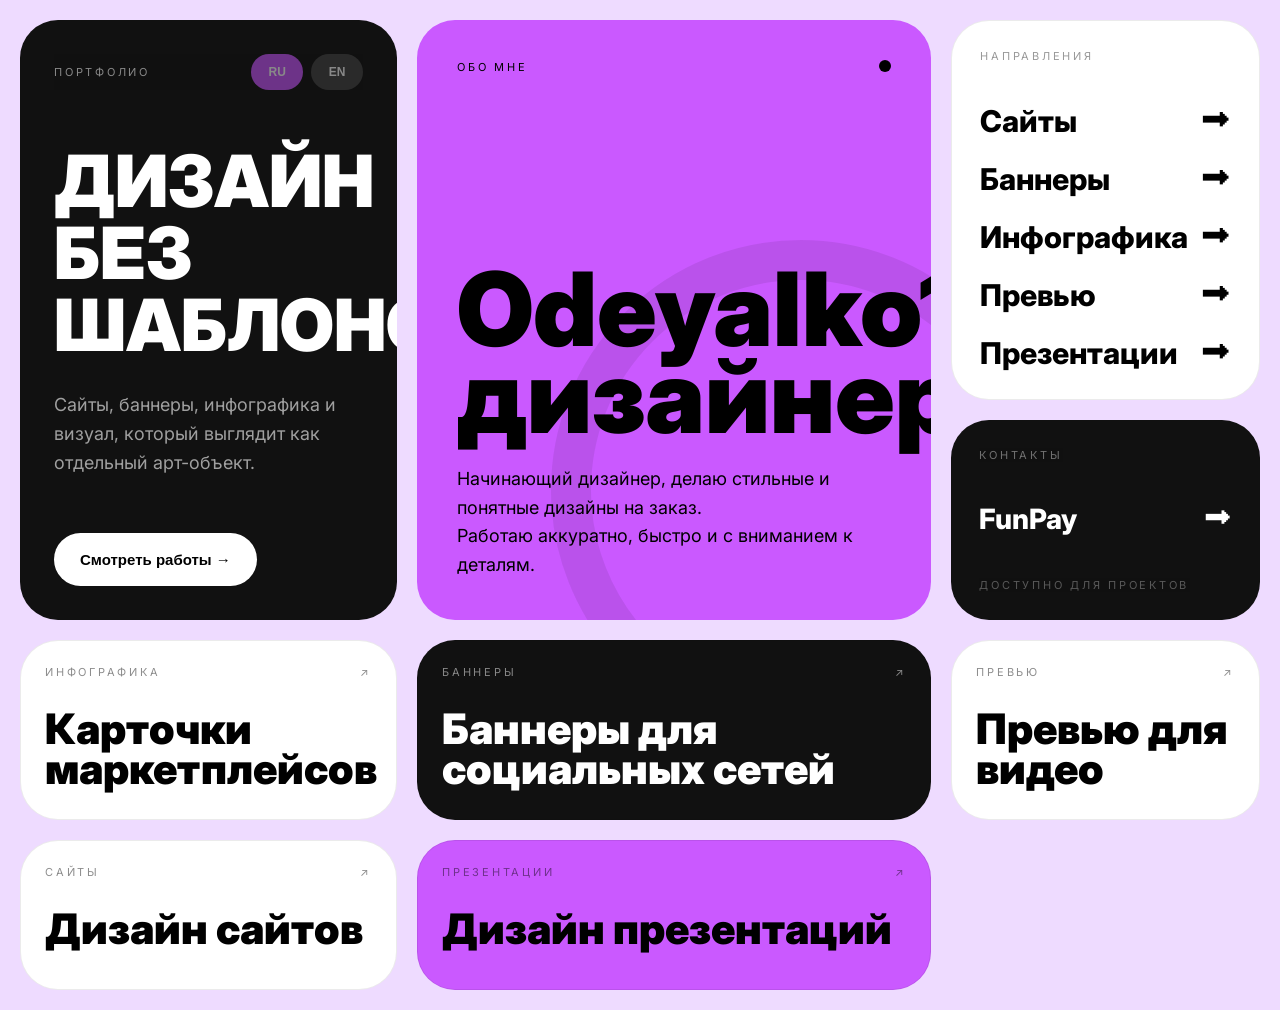
==== index.html @ ddf0e2ac "Add files via upload" ====
<!DOCTYPE html>
<html lang="ru">

<head>
    <meta charset="UTF-8" />
    <meta name="viewport" content="width=device-width, initial-scale=1.0" />
    <title>Odeyalko1 Portfolio</title>

    <link rel="preconnect" href="https://fonts.googleapis.com">
    <link rel="preconnect" href="https://fonts.gstatic.com" crossorigin>
    <link href="https://fonts.googleapis.com/css2?family=Inter:wght@400;500;600;700;800;900&display=swap"
        rel="stylesheet">

    <link rel="stylesheet" href="style.css" />
</head>

<body>

    <div class="loader">

        <div class="loader-content">

            <span class="loader-label">
                ODEYALKO1
            </span>

            <h1 class="loader-title">
                DESIGN<br>
                SYSTEM
            </h1>

        </div>

    </div>

    <main class="layout">

        <section class="hero-card dark-card">
            <div class="hero-top">
                <span data-translate="Portfolio">Портфолио</span>

                <div class="lang-switch">
                    <button class="lang-btn active" data-lang="ru">RU</button>
                    <button class="lang-btn" data-lang="en">EN</button>
                </div>
            </div>

            <div>
                <h1 data-translate="heroTitle">
                    ДИЗАЙН<br>
                    БЕЗ<br>
                    ШАБЛОНОВ
                </h1>

                <p data-translate="heroText">
                    Сайты, баннеры, инфографика и визуал,
                    который выглядит как отдельный арт-объект.
                </p>
            </div>

            <a href="#down">
                <button class="main-btn" data-translate="heroButton">
                    Смотреть работы →
                </button>
            </a>
        </section>


        <section class="impact-card">
            <div class="impact-top">
                <span data-translate="About">Обо мне</span>
                <div class="status1"></div>
            </div>

            <div>
                <h2 data-translate="Designer">
                    Odeyalko1 <br>
                    дизайнер
                </h2>

                <p data-translate="aboutText">
                    Начинающий дизайнер, делаю стильные и понятные дизайны на заказ. <br>
                    Работаю аккуратно, быстро и с вниманием к деталям.
                </p>
            </div>
        </section>


        <section class="side-column">

            <div class="services-card white-card">
                <span data-translate="Directions" class="card-label">Направления</span>

                <div class="services-list">
                    <a href="projects/Websites/websites.html" class="service-link">
                        <span data-translate="Websites">Сайты</span>
                        <span>⮕</span>
                    </a>

                    <a href="projects/Banners/Banners.html" class="service-link">
                        <span data-translate="Banners">Баннеры</span>
                        <span>⮕</span>
                    </a>

                    <a href="projects/Infographics/Infographics.html" class="service-link">
                        <span data-translate="Infographics">Инфографика</span>
                        <span>⮕</span>
                    </a>

                    <a href="projects/Preview/Preview.html" class="service-link">
                        <span data-translate="Preview">Превью</span>
                        <span>⮕</span>
                    </a>

                    <a href="projects/Presentations/Presentations.html" class="service-link">
                        <span data-translate="Presentations">Презентации</span>
                        <span>⮕</span>
                    </a>
                </div>
            </div>


            <div class="contact-card dark-card">
                <div>
                    <span data-translate="Contacts" class="card-label">Контакты</span>

                    <a href="https://funpay.com/" target="_blank" class="funpay-link">
                        FunPay
                        <span>⮕</span>
                    </a>
                </div>

                <span data-translate="Available" class="bottom-text">
                    доступно для проектов
                </span>
            </div>

        </section>


        <a href="./projects/Infographics/Infographics.html" class="project-card tall">
            <div class="project-top">
                <span data-translate="Infographics">Инфографика</span>
                <span>↗</span>
            </div>

            <div>
                <h3 data-translate="Infographics_d">Карточки маркетплейсов</h3>
            </div>

        </a>

        <a href="./projects/Banners/Banners.html" class="project-card huge black-project">
            <div class="project-top">
                <span data-translate="Banners">Баннеры</span>
                <span>↗</span>
            </div>

            <div>
                <h3 data-translate="Banners_d">Баннеры для социальных сетей</h3>
            </div>
        </a>

        <a href="./projects/Preview/Preview.html" class="project-card small">
            <div class="project-top">
                <span data-translate="Preview">Превью</span>
                <span>↗</span>
            </div>

            <div>
                <h3 data-translate="Preview_d">Превью для видео</h3>
            </div>
        </a>


        <a href="./projects/Websites/websites.html" class="project-card medium">
            <div class="project-top">
                <span data-translate="Websites">Сайты</span>
                <span>↗</span>
            </div>

            <div>
                <h3 data-translate="Websites_d">Дизайн сайтов</h3>
            </div>
        </a>


        <a href="./projects/Presentations/Presentations.html" class="project-card large accent-card" id="down">
            <div class="project-top">
                <span data-translate="Presentations">Презентации</span>
                <span>↗</span>
            </div>

            <div>
                <h3 data-translate="Presentations_d">Дизайн презентаций</h3>
            </div>
        </a>

        </section>

    </main>

    <script src="/global.js"></script>
    <script src="js.js"></script>
</body>

</html>
---- style.css ----
* {
  margin: 0;
  padding: 0;
  box-sizing: border-box;
  scroll-behavior: smooth
}

body {
  background: hsl(272, 100%, 93%);
  color: #000;
  font-family: 'Inter', sans-serif;
}

.layout {
  max-width: 1700px;
  margin: 0 auto;
  padding: 20px;

  display: grid;
  grid-template-columns: 1.1fr 1.5fr 0.9fr;
  gap: 20px;
}

.lang-switch {
  display: flex;
  gap: 8px;
}

.lang-btn {
  border: none;
  background: rgba(255, 255, 255, 0.219);
  color: white;

  width: 52px;
  height: 36px;

  border-radius: 999px;

  font-size: 12px;
  font-weight: 700;

  cursor: pointer;
  transition: 0.3s;
}

.lang-btn:hover {
  background: rgba(255,255,255,0.16);
}

.lang-btn.active {
  background: hsl(281, 100%, 67%);
  color: white;
}

.dark-card,
.white-card,
.impact-card,
.project-card {
  border-radius: 38px;
  overflow: hidden;
  position: relative;
}

.dark-card {
  background: #111;
  color: white;
}

.white-card {
  background: white;
  border: 1px solid rgba(0,0,0,0.08);
}

.hero-card {
  min-height: 420px;
  padding: 34px;

  display: flex;
  flex-direction: column;
  justify-content: space-between;
}

.hero-top {
  display: flex;
  justify-content: space-between;
  align-items: center;

  font-size: 11px;
  text-transform: uppercase;
  letter-spacing: 0.25em;
  opacity: 0.5;
}

.status {
  width: 12px;
  height: 12px;
  border-radius: 50%;
  background: rgb(202, 89, 255);
}

.status1 {
  width: 12px;
  height: 12px;
  border-radius: 50%;
  background: rgb(0, 0, 0);
}

.hero-card h1 {
  font-size: clamp(52px, 6vw, 72px);
  line-height: 1;
  font-weight: 900;
  margin-bottom: 30px;
}

.hero-card p {
  max-width: 380px;
  color: rgba(255,255,255,0.6);
  font-size: 18px;
  line-height: 1.6;
}

.main-btn {
  width: fit-content;
  border: none;
  background: white;
  color: black;
  padding: 18px 26px;
  border-radius: 999px;
  font-size: 15px;
  font-weight: 600;
  cursor: pointer;
  transition: 0.3s;
}

.main-btn:hover {
  transform: scale(1.05);
}

.impact-card {
  background: rgb(202, 89, 255);
  min-height: 420px;
  padding: 40px;

  display: flex;
  flex-direction: column;
  justify-content: space-between;
}

.impact-card::before {
  content: '';
  position: absolute;

  width: 420px;
  height: 420px;

  border-radius: 50%;
  border: 40px solid rgba(0,0,0,0.08);

  right: -120px;
  bottom: -120px;
}

.impact-top {
  display: flex;
  justify-content: space-between;

  font-size: 11px;
  text-transform: uppercase;
  letter-spacing: 0.25em;
}

.impact-card h2 {
  font-size: clamp(70px, 8vw, 120px);
  line-height: 0.85;
  font-weight: 900;
  margin-bottom: 25px;
}

.impact-card p {
  max-width: 520px;
  font-size: 18px;
  line-height: 1.6;
}

.side-column {
  display: flex;
  flex-direction: column;
  gap: 20px;
}

.services-card,
.contact-card {
  padding: 28px;
}

.services-card {
  min-height: 200px;
}

.contact-card {
  min-height: 200px;

  display: flex;
  flex-direction: column;
  justify-content: space-between;
}

.card-label {
  display: block;

  margin-bottom: 40px;

  font-size: 11px;
  text-transform: uppercase;
  letter-spacing: 0.25em;
  opacity: 0.4;
}

.funpay-link {
  display: flex;
  justify-content: space-between;
  align-items: center;

  font-size: 28px;
  font-weight: 800;

  color: white;
  text-decoration: none;

  transition: 0.3s;
}

.funpay-link:hover {
  transform: translateX(6px);
}

.services-list {
  display: flex;
  flex-direction: column;
  gap: 22px;
}

.services-list a {
  display: flex;
  justify-content: space-between;

  font-size: 30px;
  font-weight: 800;
}

.service-link {
  display: flex;
  justify-content: space-between;
  align-items: center;

  text-decoration: none;
  color: inherit;

  transition: 0.3s;
}

.service-link:hover {
  transform: translateX(8px);
}

.contacts-list {
  display: flex;
  flex-direction: column;
  gap: 14px;

  font-size: 20px;
  font-weight: 600;
}

.bottom-text {
  font-size: 11px;
  text-transform: uppercase;
  letter-spacing: 0.25em;
  opacity: 0.3;
}

.projects-grid {
  grid-column: 1 / -1;

  columns: 3;
  column-gap: 20px;
}

.project-card {
  break-inside: avoid;
  text-decoration: none;
  color: inherit;

  padding: 24px;

  background: white;
  border: 1px solid rgba(0,0,0,0.08);

  transition: 0.35s;
  cursor: pointer;
}

.project-card:hover {
  transform: scale(1.06);
}

.project-top {
  display: flex;
  justify-content: space-between;
  align-items: center;

  margin-bottom: 30px;

  font-size: 11px;
  text-transform: uppercase;
  letter-spacing: 0.25em;
  color: rgba(0,0,0,0.45);
}

.project-card h3 {
  font-size: 42px;
  line-height: 0.95;
  font-weight: 900;
}

.tall {
  height: 180px;
}

.small {
  height: 180px;
}

.medium {
  height: 150px;
}

.large {
  height: 150px;
}

.huge {
  height: 180px;
}

.black-project {
  background: #111;
  color: white;
}

.black-project .project-top {
  color: rgba(255,255,255,0.5);
}

.accent-card {
  background: rgb(202, 89, 255);
}

/* LOADER */

.loader{
  position:fixed;
  inset:0;

  background:#c45cff;

  z-index:99999;

  display:flex;
  justify-content:center;
  align-items:center;

  transition:
    transform 1.2s cubic-bezier(.76,0,.24,1),
    opacity .8s ease;
}

.loader.hide{
  transform:translateY(-100%);
  opacity:0;
}

.loader-content{
  text-align:center;
}

.loader-label{
  display:block;

  font-size:12px;
  text-transform:uppercase;
  letter-spacing:.3em;

  margin-bottom:20px;

  opacity:.6;
}

.loader-title{
  font-size:clamp(70px,10vw,180px);

  line-height:.9;
  font-weight:900;
}

@media (max-width: 1200px) {
  .layout {
    grid-template-columns: 1fr;
  }

  .projects-grid {
    columns: 2;
  }
}

@media (max-width: 768px) {
  .projects-grid {
    columns: 1;
  }

  .impact-card h2 {
    font-size: 64px;
  }

  .hero-card h1 {
    font-size: 58px;
  }

  .project-top{
    margin-bottom: 10px;
  }
}
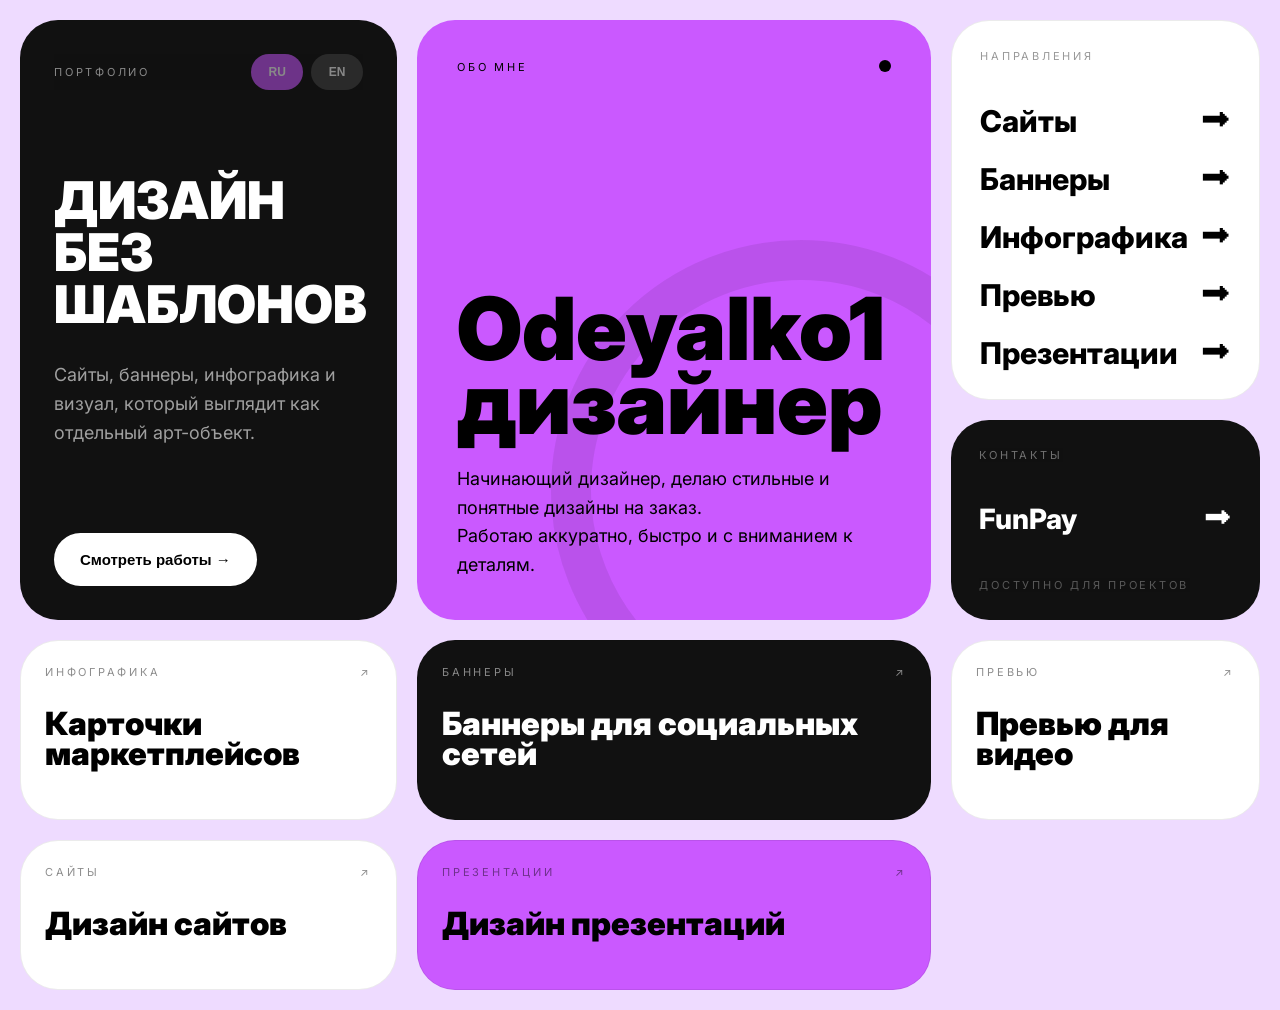
==== commit 325d939d: "Update index.html https://funpay.com/users/19771274/" ====
--- a/index.html
+++ b/index.html
@@ -124,7 +124,7 @@
                 <div>
                     <span data-translate="Contacts" class="card-label">Контакты</span>
 
-                    <a href="https://funpay.com/" target="_blank" class="funpay-link">
+                    <a href="https://funpay.com/users/19771274/" target="_blank" class="funpay-link">
                         FunPay
                         <span>⮕</span>
                     </a>
@@ -200,8 +200,8 @@
 
     </main>
 
-    <script src="/global.js"></script>
-    <script src="js.js"></script>
+    <script src="./global.js"></script>
+    <script src="./js.js"></script>
 </body>
 
-</html>+</html>
--- a/style.css
+++ b/style.css
@@ -106,7 +106,7 @@
 }
 
 .hero-card h1 {
-  font-size: clamp(52px, 6vw, 72px);
+  font-size: clamp(52px, 6vw, 70px);
   line-height: 1;
   font-weight: 900;
   margin-bottom: 30px;
@@ -170,7 +170,7 @@
 }
 
 .impact-card h2 {
-  font-size: clamp(70px, 8vw, 120px);
+  font-size: clamp(70px, 8vw, 110px);
   line-height: 0.85;
   font-weight: 900;
   margin-bottom: 25px;
@@ -403,6 +403,20 @@
   font-weight:900;
 }
 
+@media (max-width: 1700px) {
+  .impact-card h2 {
+    font-size: clamp(70px, 8vw, 87px);
+  }
+
+  .hero-card h1 {
+    font-size: clamp(52px, 6vw, 52px);
+  }
+
+  .project-card h3 {
+    font-size: 32px;
+  }
+}
+
 @media (max-width: 1200px) {
   .layout {
     grid-template-columns: 1fr;
